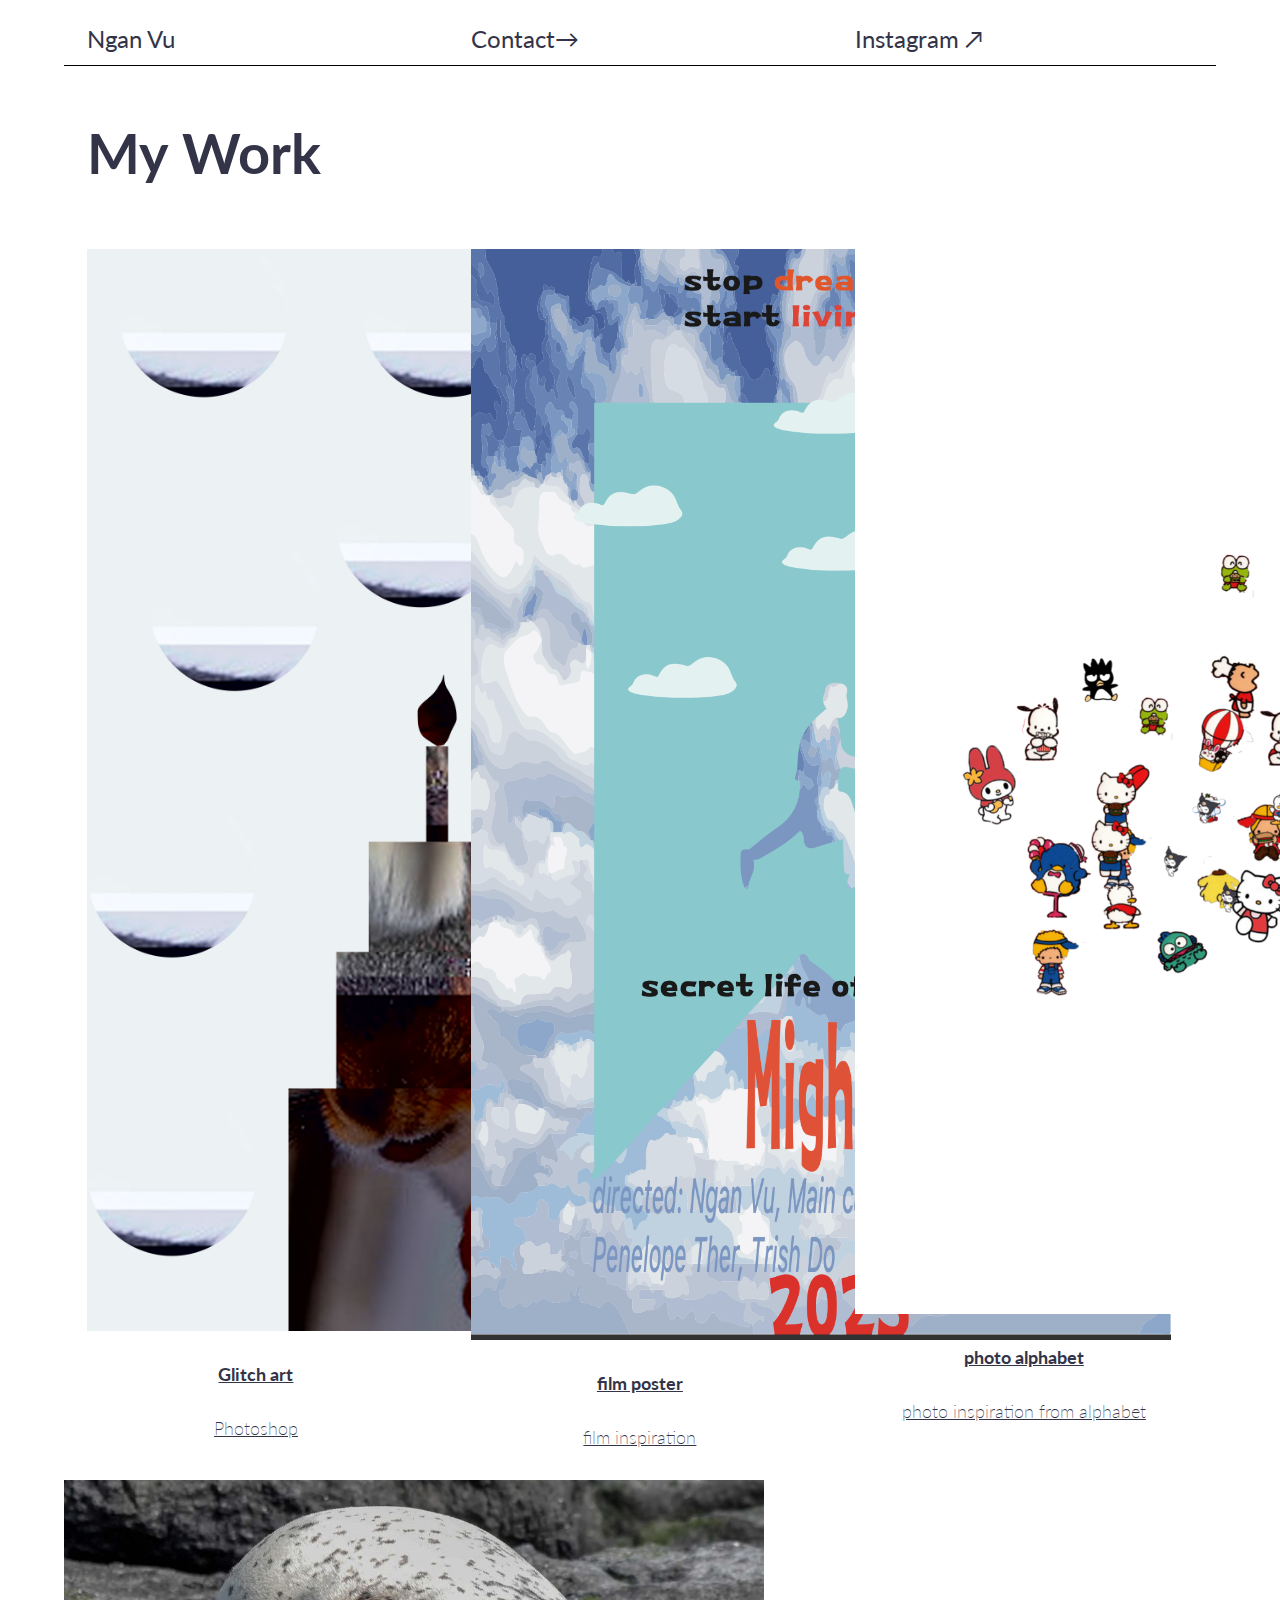
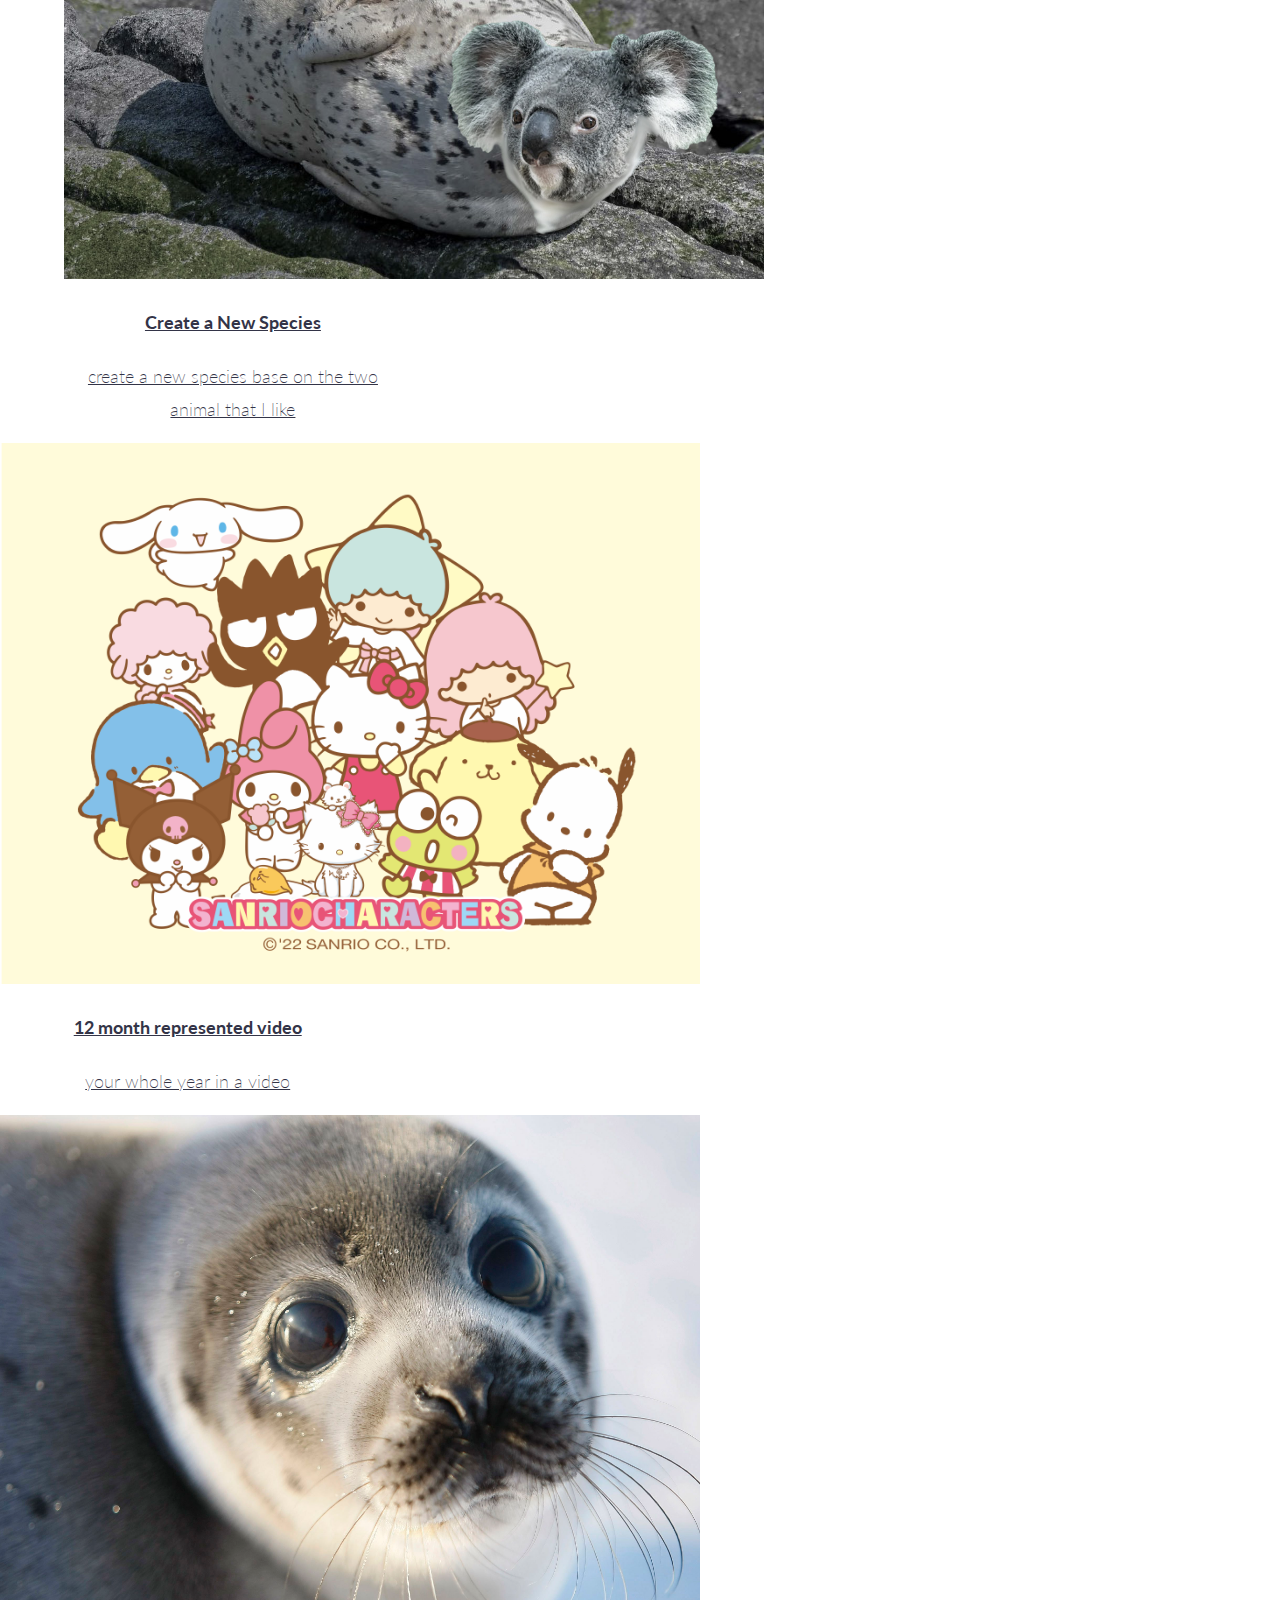
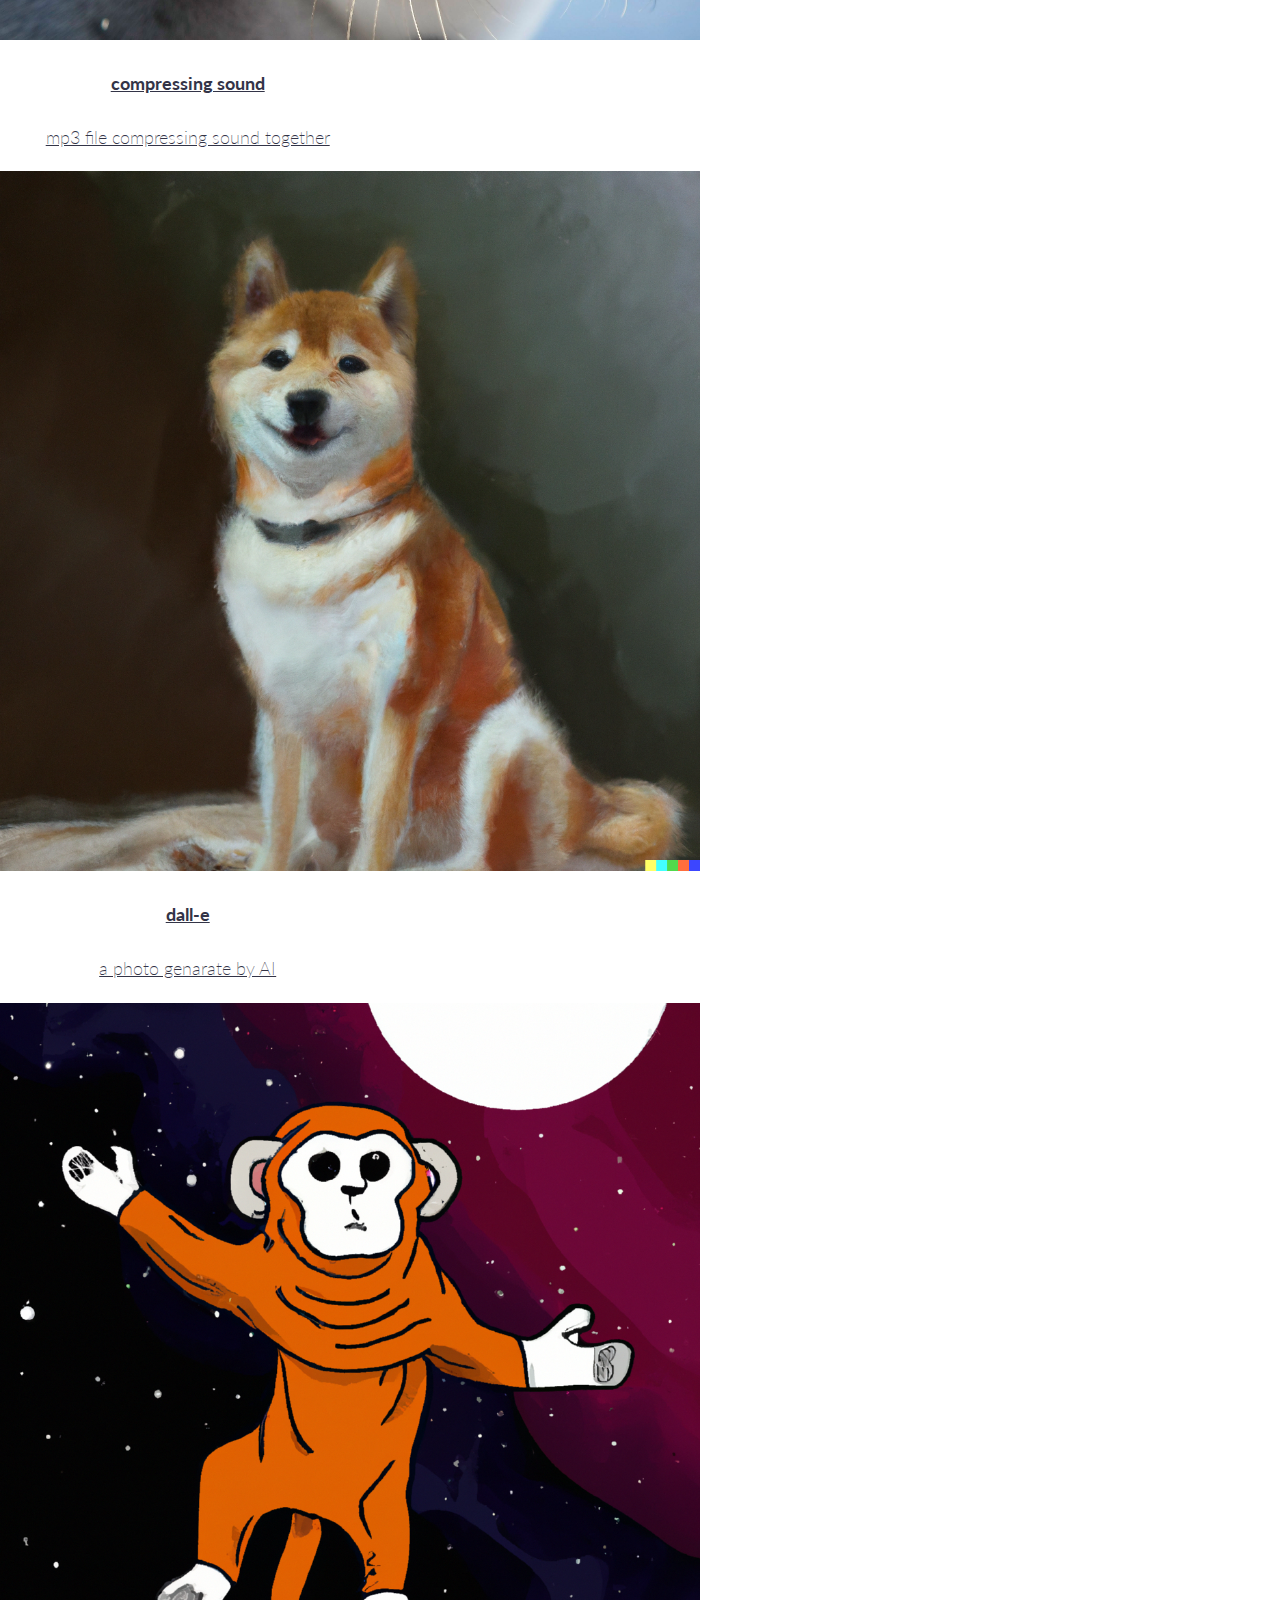
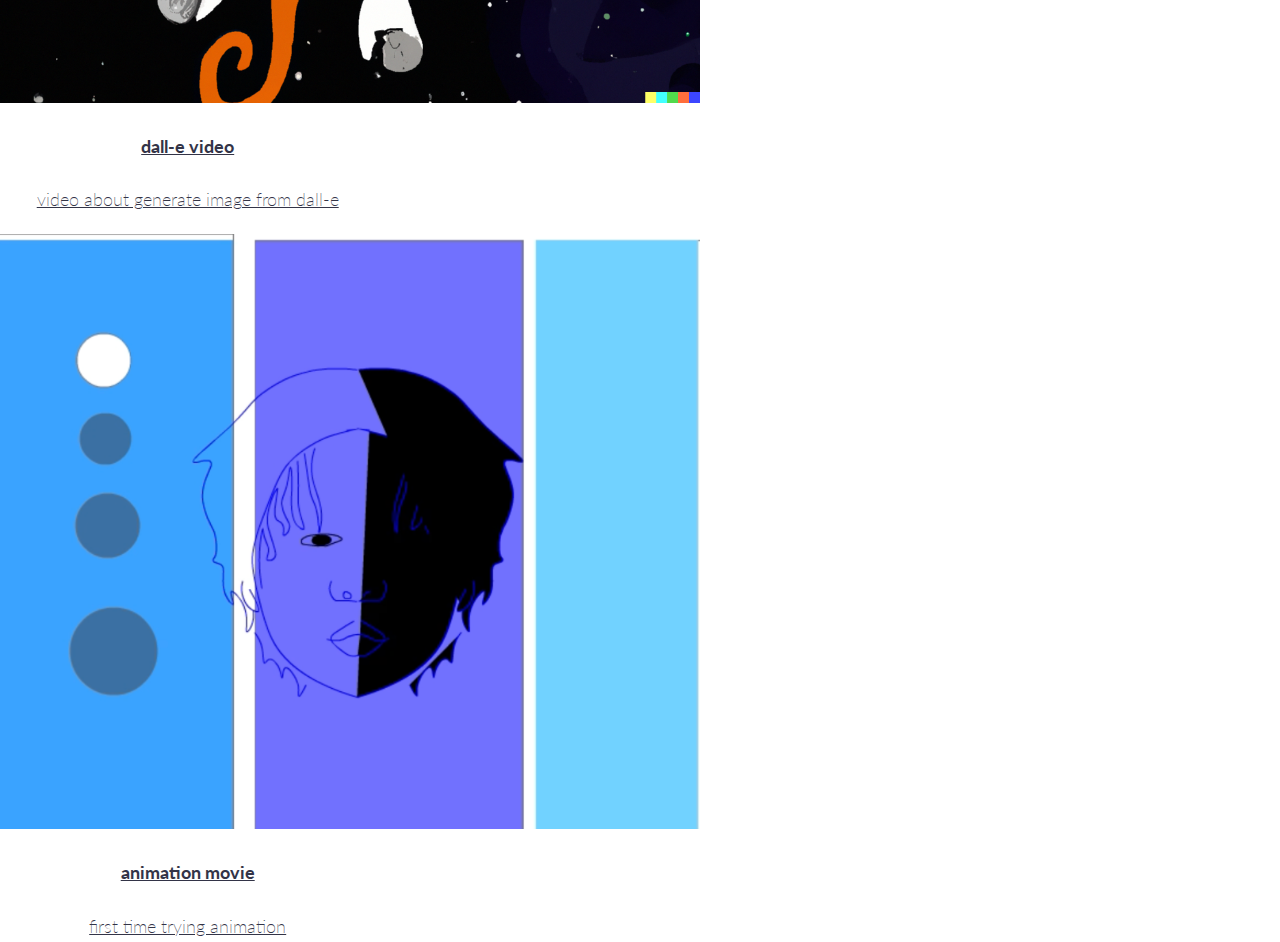
==== index.html @ 48b69fa0 "Update the project" ====
<!DOCTYPE html>
<html lang="en">
<head>
    <meta charset="UTF-8">
    <meta http-equiv="X-UA-Compatible" content="IE=edge">
    <meta name="viewport" content="width=device-width, initial-scale=1.0">
    <title>Ngan Vu</title>
    <link rel="stylesheet" href="styles/simple-grid.css">
    <link rel="stylesheet" href="styles/main.css">
</head>
<body>


    <div class="container">
        <div class="row nav_bar">
            <div class="col-4">
                <a href="/">Ngan Vu</a>
            </div>

            <div class="col-4">
                <a href="mailto:nganvu240904@.gmail.com">Contact&#8594;
                </a>
            </div>

            <div class="col-4">
                <a href="https://www.instagram.com/__blie.04e/">Instagram &#8599;</a>
            </div>
        </div>

        <div class="row">
            <div class="col-12">
                <h1 id="title_name">My Work</h1>
            </div>
        </div>
        <div class="row">
          <div class="col-4">
            <a href="project1.html">
                <div class="project_card">
                    <img class="homepage_project_image" src="assets/images/nganvu_glitch image 2 copy.jpg"/>
                    <h4 class="project_card_name">Glitch art</h4>
                    <p class="project_card_about">Photoshop</p>
                </div>
            </a>


          </div>
          <div class="col-4">
            <a href="project2.html">
            <div class="project_card">
                <img class="homepage_project_image" src="assets/images/poster"/>
                <h4 class="project_card_name">film poster</h4>
                <p class="project_card_about">film inspiration</p>
            </div>
        </a>


      </div>
      <div class="col-4">
        <a href="project3.html">
        <div class="project_card">
            <img class="homepage_project_image" src="assets/images/photo 2.png"/>
            <h4 class="project_card_name">photo alphabet</h4>
            <p class="project_card_about">photo inspiration from alphabet</p>
        </div>
      </a>


      </div>
    </div>
    <div class="col-4">
      <a href="project4.html">
      <div class="project_card">
          <img class="homepage_project_image" src="assets/images/hai cau.jpg"/>
          <h4 class="project_card_name">Create a New Species</h4>
          <p class="project_card_about">create a new species base on the two animal that I like</p>
     </div>
  </a>
      </div>
    </div>
  </div>
</div>





</body>
</html>


</div>
</div>
<div class="col-4">
<a href="project5.html">
<div class="project_card">
    <img class="homepage_project_image" src="assets/images/Sanrio-Characters.png"/>
    <h4 class="project_card_name">12 month represented video</h4>
    <p class="project_card_about">your whole year in a video</p>
</div>
</a>
</div>
</div>
</div>
</div>





</body>
</html>


</div>
</div>
<div class="col-4">
<a href="project6.html">
<div class="project_card">
    <img class="homepage_project_image" src="assets/images/cho bien.jpeg"/>
    <h4 class="project_card_name">compressing sound</h4>
    <p class="project_card_about">mp3 file compressing sound together</p>
</div>
</a>
</div>
</div>
</div>
</div>





</body>
</html>




</div>
</div>
<div class="col-4">
<a href="project7.html">
<div class="project_card">
    <img class="homepage_project_image" src="assets/images/shiba.png"/>
    <h4 class="project_card_name">dall-e</h4>
    <p class="project_card_about">a photo genarate by AI</p>
</div>
</a>
</div>
</div>
</div>
</div>





</body>
</html>



</div>
</div>
<div class="col-4">
<a href="project8.html">
<div class="project_card">
    <img class="homepage_project_image" src="assets/images/space.png"/>
    <h4 class="project_card_name">dall-e video</h4>
    <p class="project_card_about">video about generate image from dall-e</p>
</div>
</a>
</div>
</div>
</div>
</div>





</body>
</html>




</div>
</div>
<div class="col-4">
<a href="project9.html">
<div class="project_card">
    <img class="homepage_project_image" src="assets/images/AM.png"/>
    <h4 class="project_card_name">animation movie</h4>
    <p class="project_card_about">first time trying animation</p>
</div>
</a>
</div>
</div>
</div>
</div>





</body>
</html>
---- styles/simple-grid.css ----
/**
*** SIMPLE GRID
*** (C) ZACH COLE 2016
**/

@import url(https://fonts.googleapis.com/css?family=Lato:400,300,300italic,400italic,700,700italic);

/* UNIVERSAL */

html,
body {
  height: 100%;
  width: 100%;
  margin: 0;
  padding: 0;
  left: 0;
  top: 0;
  font-size: 100%;
}

/* ROOT FONT STYLES */

* {
  font-family: 'Lato', Helvetica, sans-serif;
  color: #333447;
  line-height: 1.5;
}

/* TYPOGRAPHY */

h1 {
  font-size: 2.5rem;
}

h2 {
  font-size: 2rem;
}

h3 {
  font-size: 1.375rem;
}

h4 {
  font-size: 1.125rem;
}

h5 {
  font-size: 1rem;
}

h6 {
  font-size: 0.875rem;
}

p {
  font-size: 1.125rem;
  font-weight: 200;
  line-height: 1.8;
}

.font-light {
  font-weight: 300;
}

.font-regular {
  font-weight: 400;
}

.font-heavy {
  font-weight: 700;
}

/* POSITIONING */

.left {
  text-align: left;
}

.right {
  text-align: right;
}

.center {
  text-align: center;
  margin-left: auto;
  margin-right: auto;
}

.justify {
  text-align: justify;
}

/* ==== GRID SYSTEM ==== */

.container {
  width: 90%;
  margin-left: auto;
  margin-right: auto;
}

.row {
  position: relative;
  width: 100%;
}

.row [class^="col"] {
  float: left;
  margin: 0.5rem 2%;
  min-height: 0.125rem;
}

.col-1,
.col-2,
.col-3,
.col-4,
.col-5,
.col-6,
.col-7,
.col-8,
.col-9,
.col-10,
.col-11,
.col-12 {
  width: 96%;
}

.col-1-sm {
  width: 4.33%;
}

.col-2-sm {
  width: 12.66%;
}

.col-3-sm {
  width: 21%;
}

.col-4-sm {
  width: 29.33%;
}

.col-5-sm {
  width: 37.66%;
}

.col-6-sm {
  width: 46%;
}

.col-7-sm {
  width: 54.33%;
}

.col-8-sm {
  width: 62.66%;
}

.col-9-sm {
  width: 71%;
}

.col-10-sm {
  width: 79.33%;
}

.col-11-sm {
  width: 87.66%;
}

.col-12-sm {
  width: 96%;
}

.row::after {
	content: "";
	display: table;
	clear: both;
}

.hidden-sm {
  display: none;
}

@media only screen and (min-width: 33.75em) {  /* 540px */
  .container {
    width: 80%;
  }
}

@media only screen and (min-width: 45em) {  /* 720px */
  .col-1 {
    width: 4.33%;
  }

  .col-2 {
    width: 12.66%;
  }

  .col-3 {
    width: 21%;
  }

  .col-4 {
    width: 29.33%;
  }

  .col-5 {
    width: 37.66%;
  }

  .col-6 {
    width: 46%;
  }

  .col-7 {
    width: 54.33%;
  }

  .col-8 {
    width: 62.66%;
  }

  .col-9 {
    width: 71%;
  }

  .col-10 {
    width: 79.33%;
  }

  .col-11 {
    width: 87.66%;
  }

  .col-12 {
    width: 96%;
  }

  .hidden-sm {
    display: block;
  }
}

@media only screen and (min-width: 60em) { /* 960px */
  .container {
    width: 90%;
    margin-top: 1%;
    /* max-width: 60rem; */
  }
}

.container {
  margin-top: 1%;
}
---- styles/main.css ----
.nav_bar {
    border-bottom: 1px solid black;
}

.nav_bar a {
    font-size: 24px;
    text-decoration: none;
}

#title_name {
    font-size: 3.5rem;
}

.homepage_project_image {
    max-width: 700px;
}
.project_card_name  {
    text-align: center;
}

.project_card_about {
    text-align: center;
}

.project_page_description {
    margin-top: 1%;
}
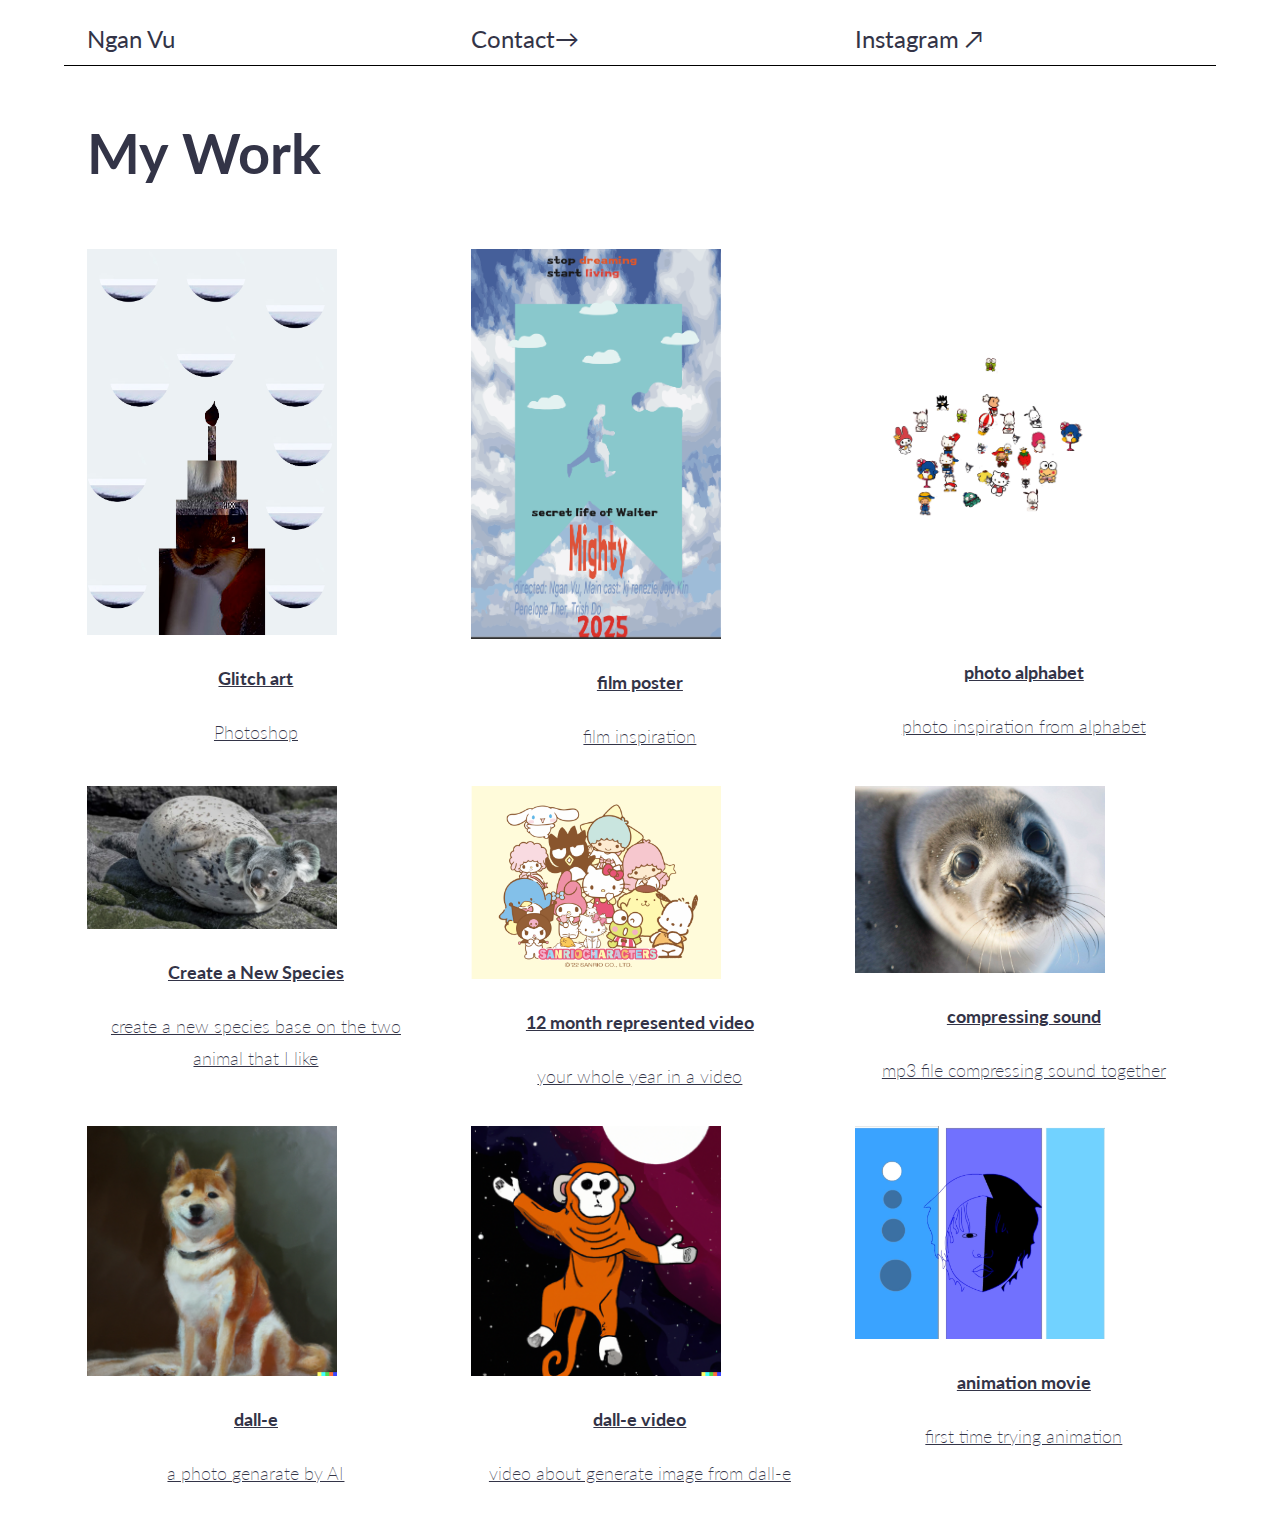
==== commit d5dbd5c1: "Change the css file to fix the images" ====
--- a/index.html
+++ b/index.html
@@ -14,7 +14,7 @@
     <div class="container">
         <div class="row nav_bar">
             <div class="col-4">
-                <a href="/">Ngan Vu</a>
+                <a href="index.html">Ngan Vu</a>
             </div>
 
             <div class="col-4">
@@ -41,44 +41,86 @@
                     <p class="project_card_about">Photoshop</p>
                 </div>
             </a>
-
-
           </div>
           <div class="col-4">
             <a href="project2.html">
+              <div class="project_card">
+                  <img class="homepage_project_image" src="assets/images/poster"/>
+                  <h4 class="project_card_name">film poster</h4>
+                  <p class="project_card_about">film inspiration</p>
+              </div>
+            </a>
+          </div>
+          <div class="col-4">
+            <a href="project3.html">
+              <div class="project_card">
+                  <img class="homepage_project_image" src="assets/images/photo 2.png"/>
+                  <h4 class="project_card_name">photo alphabet</h4>
+                  <p class="project_card_about">photo inspiration from alphabet</p>
+              </div>
+            </a>
+          </div>
+        </div>
+        <div class="row">
+          <div class="col-4">
+            <a href="project4.html">
+              <div class="project_card">
+                  <img class="homepage_project_image" src="assets/images/hai cau.jpg"/>
+                  <h4 class="project_card_name">Create a New Species</h4>
+                  <p class="project_card_about">create a new species base on the two animal that I like</p>
+             </div>
+            </a>
+          </div>
+        <div class="col-4">
+          <a href="project5.html">
             <div class="project_card">
-                <img class="homepage_project_image" src="assets/images/poster"/>
-                <h4 class="project_card_name">film poster</h4>
-                <p class="project_card_about">film inspiration</p>
+                <img class="homepage_project_image" src="assets/images/Sanrio-Characters.png"/>
+                <h4 class="project_card_name">12 month represented video</h4>
+                <p class="project_card_about">your whole year in a video</p>
             </div>
-        </a>
+          </a>
+        </div>
+        <div class="col-4">
+          <a href="project6.html">
+            <div class="project_card">
+                <img class="homepage_project_image" src="assets/images/cho bien.jpeg"/>
+                <h4 class="project_card_name">compressing sound</h4>
+                <p class="project_card_about">mp3 file compressing sound together</p>
+            </div>
+          </a>
+        </div>
+      </div>
+      <div class="row">
+        <div class="col-4">
+          <a href="project7.html">
+            <div class="project_card">
+                <img class="homepage_project_image" src="assets/images/shiba.png"/>
+                <h4 class="project_card_name">dall-e</h4>
+                <p class="project_card_about">a photo genarate by AI</p>
+            </div>
+          </a>
+        </div>
 
+        <div class="col-4">
+          <a href="project8.html">
+            <div class="project_card">
+                <img class="homepage_project_image" src="assets/images/space.png"/>
+                <h4 class="project_card_name">dall-e video</h4>
+                <p class="project_card_about">video about generate image from dall-e</p>
+          </div>
+          </a>
+        </div>
 
-      </div>
-      <div class="col-4">
-        <a href="project3.html">
-        <div class="project_card">
-            <img class="homepage_project_image" src="assets/images/photo 2.png"/>
-            <h4 class="project_card_name">photo alphabet</h4>
-            <p class="project_card_about">photo inspiration from alphabet</p>
+        <div class="col-4">
+          <a href="project9.html">
+            <div class="project_card">
+                <img class="homepage_project_image" src="assets/images/AM.png"/>
+                <h4 class="project_card_name">animation movie</h4>
+                <p class="project_card_about">first time trying animation</p>
+            </div>
+          </a>
         </div>
-      </a>
-
-
-      </div>
     </div>
-    <div class="col-4">
-      <a href="project4.html">
-      <div class="project_card">
-          <img class="homepage_project_image" src="assets/images/hai cau.jpg"/>
-          <h4 class="project_card_name">Create a New Species</h4>
-          <p class="project_card_about">create a new species base on the two animal that I like</p>
-     </div>
-  </a>
-      </div>
-    </div>
-  </div>
-</div>
 
 
 
@@ -86,123 +128,3 @@
 
 </body>
 </html>
-
-
-</div>
-</div>
-<div class="col-4">
-<a href="project5.html">
-<div class="project_card">
-    <img class="homepage_project_image" src="assets/images/Sanrio-Characters.png"/>
-    <h4 class="project_card_name">12 month represented video</h4>
-    <p class="project_card_about">your whole year in a video</p>
-</div>
-</a>
-</div>
-</div>
-</div>
-</div>
-
-
-
-
-
-</body>
-</html>
-
-
-</div>
-</div>
-<div class="col-4">
-<a href="project6.html">
-<div class="project_card">
-    <img class="homepage_project_image" src="assets/images/cho bien.jpeg"/>
-    <h4 class="project_card_name">compressing sound</h4>
-    <p class="project_card_about">mp3 file compressing sound together</p>
-</div>
-</a>
-</div>
-</div>
-</div>
-</div>
-
-
-
-
-
-</body>
-</html>
-
-
-
-
-</div>
-</div>
-<div class="col-4">
-<a href="project7.html">
-<div class="project_card">
-    <img class="homepage_project_image" src="assets/images/shiba.png"/>
-    <h4 class="project_card_name">dall-e</h4>
-    <p class="project_card_about">a photo genarate by AI</p>
-</div>
-</a>
-</div>
-</div>
-</div>
-</div>
-
-
-
-
-
-</body>
-</html>
-
-
-
-</div>
-</div>
-<div class="col-4">
-<a href="project8.html">
-<div class="project_card">
-    <img class="homepage_project_image" src="assets/images/space.png"/>
-    <h4 class="project_card_name">dall-e video</h4>
-    <p class="project_card_about">video about generate image from dall-e</p>
-</div>
-</a>
-</div>
-</div>
-</div>
-</div>
-
-
-
-
-
-</body>
-</html>
-
-
-
-
-</div>
-</div>
-<div class="col-4">
-<a href="project9.html">
-<div class="project_card">
-    <img class="homepage_project_image" src="assets/images/AM.png"/>
-    <h4 class="project_card_name">animation movie</h4>
-    <p class="project_card_about">first time trying animation</p>
-</div>
-</a>
-</div>
-</div>
-</div>
-</div>
-
-
-
-
-
-</body>
-</html>
--- a/styles/main.css
+++ b/styles/main.css
@@ -12,7 +12,13 @@
 }
 
 .homepage_project_image {
-    max-width: 700px;
+    max-width: 250px;
+}
+
+.center {
+  margin-left: auto;
+  margin-right: auto;
+  width: 50%;
 }
 .project_card_name  {
     text-align: center;
@@ -24,4 +30,4 @@
 
 .project_page_description {
     margin-top: 1%;
-}+}
